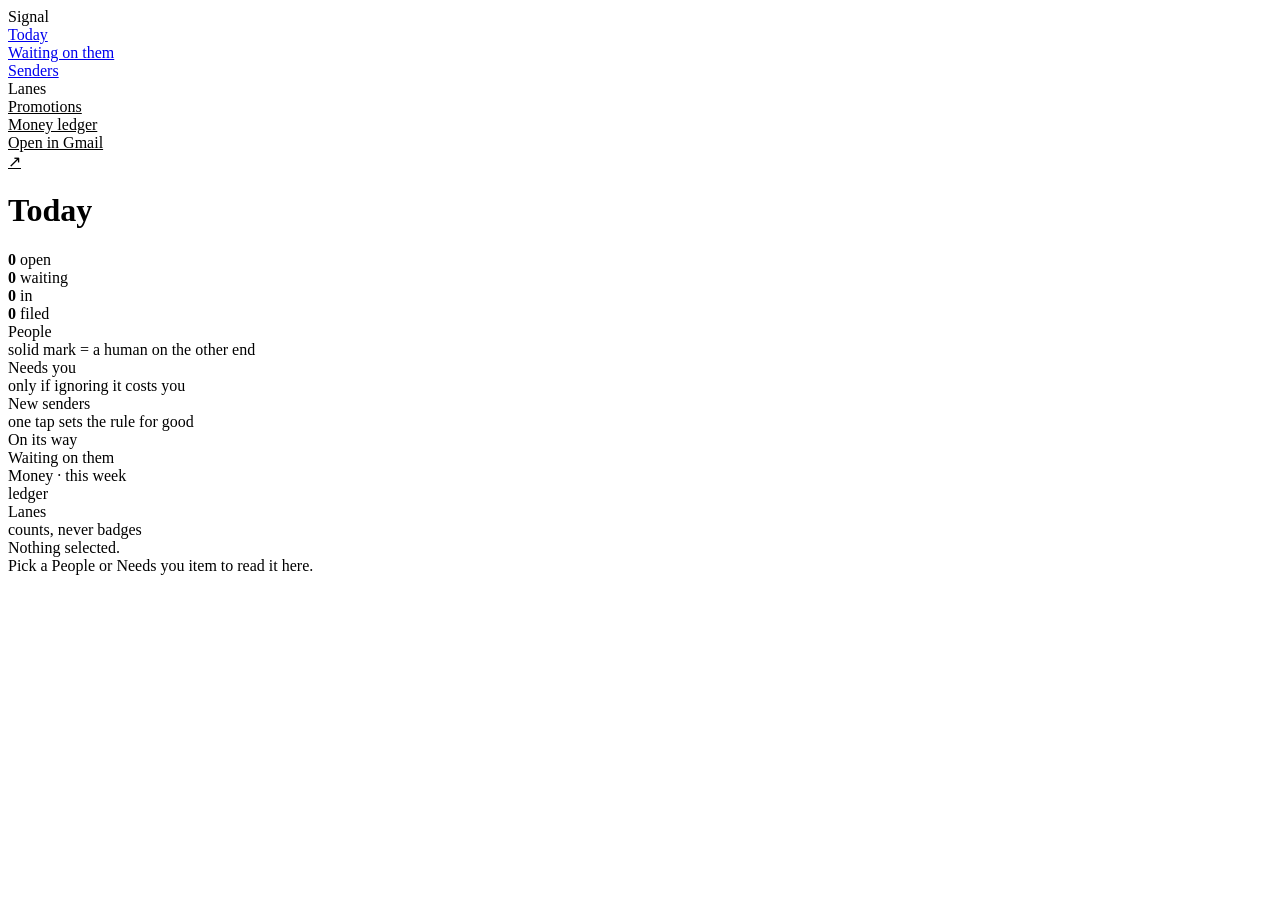
==== app/static/index.html @ 11ef7840 "Phase 1: read-only Gmail mirror - FastAPI + SQLite backend with the SPEC section 8 schema - Gmail OA" ====
<!doctype html>
<html lang="en">
<head>
<meta charset="utf-8">
<meta name="viewport" content="width=device-width, initial-scale=1">
<title>Signal Inbox</title>
<link rel="stylesheet" href="https://fonts.googleapis.com/css2?family=Fraunces:opsz,wght@9..144,500;9..144,600&family=Instrument+Sans:wght@400;500;600&family=JetBrains+Mono:wght@500&display=swap">
<link rel="stylesheet" href="/static/style.css">
</head>
<body>
<div class="layout">

  <aside class="sidebar">
    <div class="brand">
      <div class="name">Signal</div>
      <div class="account" id="account"></div>
    </div>
    <nav class="nav">
      <a href="/" class="active"><div>Today</div><div class="badge" id="nav-open"></div></a>
      <a href="#waiting"><div>Waiting on them</div><div class="badge" id="nav-waiting"></div></a>
      <a href="/senders"><div>Senders</div><div class="badge" id="nav-senders"></div></a>
    </nav>
    <div>
      <div class="nav-label">Lanes</div>
      <nav class="nav lanes" id="nav-lanes"></nav>
    </div>
    <nav class="nav">
      <a href="#promos" style="color: var(--muted);"><div>Promotions</div><div class="badge" id="nav-promos"></div></a>
      <a href="#money" style="color: var(--muted);"><div>Money ledger</div><div class="badge"></div></a>
      <a href="https://mail.google.com" target="_blank" rel="noopener" style="color: var(--muted);"><div>Open in Gmail</div><div class="badge">↗</div></a>
    </nav>
    <div class="foot">
      <div class="big" id="foot-line"></div>
      <div class="meter"><div id="foot-meter" style="width: 0%"></div></div>
      <div id="foot-sub"></div>
    </div>
  </aside>

  <main class="center" id="center">
    <div class="masthead">
      <div>
        <div class="kicker" id="date"></div>
        <h1>Today</h1>
      </div>
      <div class="stats">
        <div><b id="c-open">0</b> open</div>
        <div><b id="c-waiting" class="ok">0</b> waiting</div>
        <div><b id="c-in">0</b> in</div>
        <div><b id="c-filed">0</b> filed</div>
      </div>
    </div>

    <section class="section" id="sec-people">
      <div class="section-head">
        <div class="title green">People</div>
        <div class="hint">solid mark = a human on the other end</div>
      </div>
      <div id="people-list"></div>
    </section>

    <section class="section" id="sec-needs">
      <div class="section-head">
        <div class="title terra">Needs you</div>
        <div class="hint">only if ignoring it costs you</div>
      </div>
      <div id="needs-list"></div>
    </section>

    <section class="section hidden" id="sec-new-senders">
      <div class="section-head">
        <div class="title">New senders</div>
        <div class="hint">one tap sets the rule for good</div>
      </div>
      <div class="card-list new-senders" id="new-senders-list"></div>
    </section>

    <section class="section hidden" id="sec-heads">
      <div class="banner" id="heads-banner"></div>
    </section>

    <div class="cols">
      <div id="col-onway" class="hidden">
        <div class="section-head"><div class="title">On its way</div></div>
        <div class="card-list pad-list" id="onway-list"></div>
      </div>
      <div id="col-waiting" class="hidden">
        <div class="section-head"><div class="title">Waiting on them</div></div>
        <div class="card-list pad-list" id="waiting-list"></div>
      </div>
    </div>

    <section class="section hidden" id="sec-money">
      <div class="section-head">
        <div class="title">Money · this week</div>
        <div class="hint">ledger</div>
      </div>
      <div class="card-list pad-list" id="money-list"></div>
    </section>

    <section class="section">
      <div class="section-head">
        <div class="title">Lanes</div>
        <div class="hint">counts, never badges</div>
      </div>
      <div class="lane-grid" id="lane-grid"></div>
    </section>

    <div class="dashed" id="promo-line"></div>
  </main>

  <section class="pane" id="pane">
    <div class="pane-empty" id="pane-empty">
      <div class="big">Nothing selected.</div>
      <div>Pick a People or Needs you item to read it here.</div>
    </div>
  </section>

</div>
<div class="toast hidden" id="toast"></div>
<script src="/static/app.js"></script>
</body>
</html>
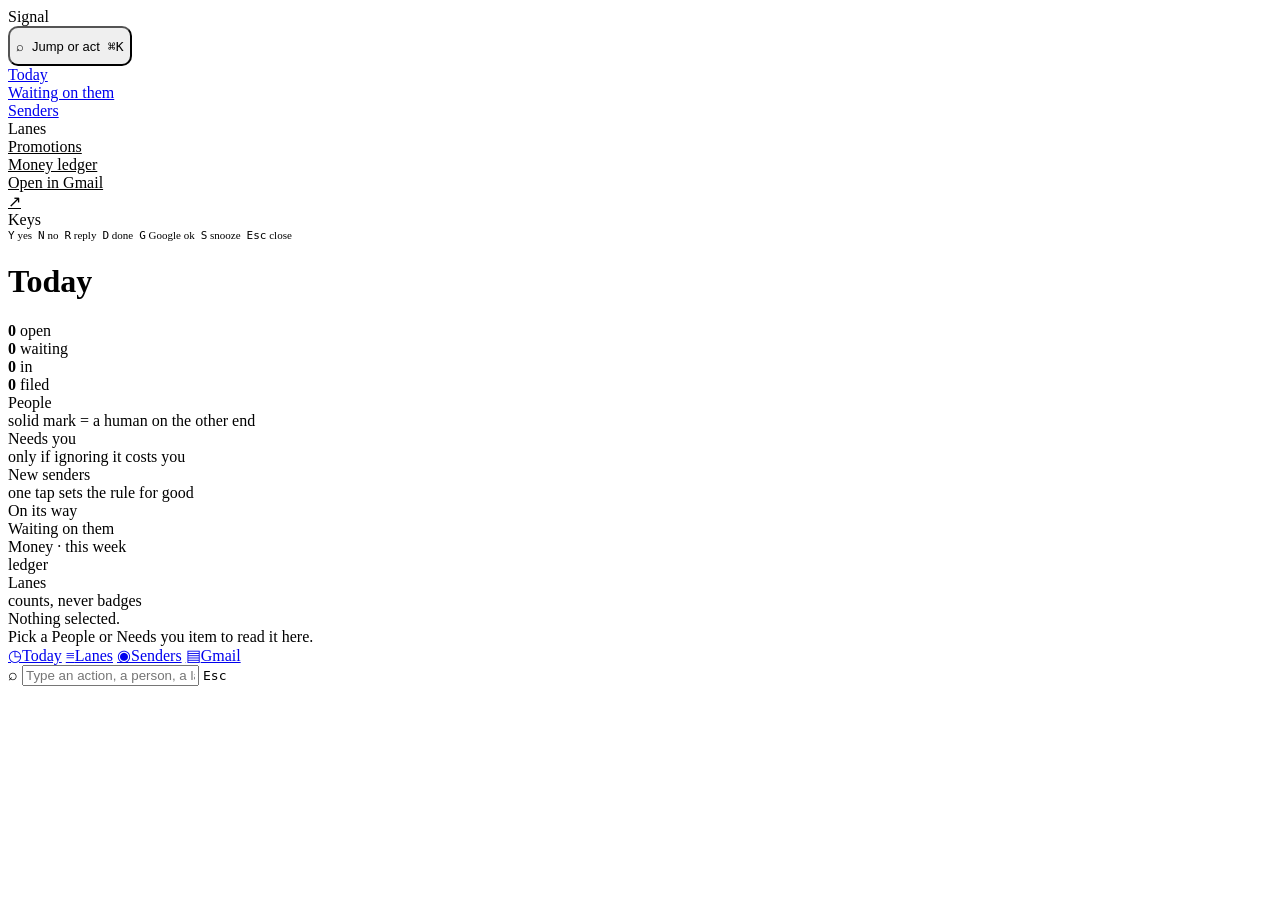
==== commit ebf315fb: "Phase 3: lane digests, RFC 8058 unsubscribe, Cmd+K, phone layout - Digest engine (app/digests.py): p" ====
--- a/app/static/index.html
+++ b/app/static/index.html
@@ -15,6 +15,9 @@
       <div class="name">Signal</div>
       <div class="account" id="account"></div>
     </div>
+    <button class="pill" id="palette-open" style="display:flex;align-items:center;gap:8px;height:40px;border-radius:10px;text-align:left;color:var(--muted);font-size:13px">
+      <span>⌕</span><span class="grow" style="flex-grow:1">Jump or act</span><kbd>⌘K</kbd>
+    </button>
     <nav class="nav">
       <a href="/" class="active"><div>Today</div><div class="badge" id="nav-open"></div></a>
       <a href="#waiting"><div>Waiting on them</div><div class="badge" id="nav-waiting"></div></a>
@@ -33,6 +36,14 @@
       <div class="big" id="foot-line"></div>
       <div class="meter"><div id="foot-meter" style="width: 0%"></div></div>
       <div id="foot-sub"></div>
+    </div>
+    <div class="foot" style="margin-top:0">
+      <div class="big">Keys</div>
+      <div style="display:flex;flex-wrap:wrap;gap:6px;font-size:11px;color:var(--muted)">
+        <div><kbd>Y</kbd> yes</div><div><kbd>N</kbd> no</div><div><kbd>R</kbd> reply</div>
+        <div><kbd>D</kbd> done</div><div><kbd>G</kbd> Google ok</div><div><kbd>S</kbd> snooze</div>
+        <div><kbd>Esc</kbd> close</div>
+      </div>
     </div>
   </aside>
 
@@ -97,7 +108,7 @@
       <div class="card-list pad-list" id="money-list"></div>
     </section>
 
-    <section class="section">
+    <section class="section" id="lanes-anchor">
       <div class="section-head">
         <div class="title">Lanes</div>
         <div class="hint">counts, never badges</div>
@@ -116,6 +127,26 @@
   </section>
 
 </div>
+
+<nav class="tabbar">
+  <a href="/" class="active"><span>◷</span><span>Today</span></a>
+  <a href="#lanes-anchor"><span>≡</span><span>Lanes</span></a>
+  <a href="/senders"><span>◉</span><span>Senders</span></a>
+  <a href="https://mail.google.com" target="_blank" rel="noopener"><span>▤</span><span>Gmail</span></a>
+</nav>
+
+<div class="hidden" id="palette-wrap">
+  <div class="palette-veil" id="palette-veil"></div>
+  <div class="palette" role="dialog" aria-label="Command palette">
+    <div class="p-head">
+      <span style="color:var(--muted)">⌕</span>
+      <input id="palette-input" placeholder="Type an action, a person, a lane, or search Gmail" autocomplete="off">
+      <kbd>Esc</kbd>
+    </div>
+    <div class="p-list" id="palette-list"></div>
+  </div>
+</div>
+
 <div class="toast hidden" id="toast"></div>
 <script src="/static/app.js"></script>
 </body>
